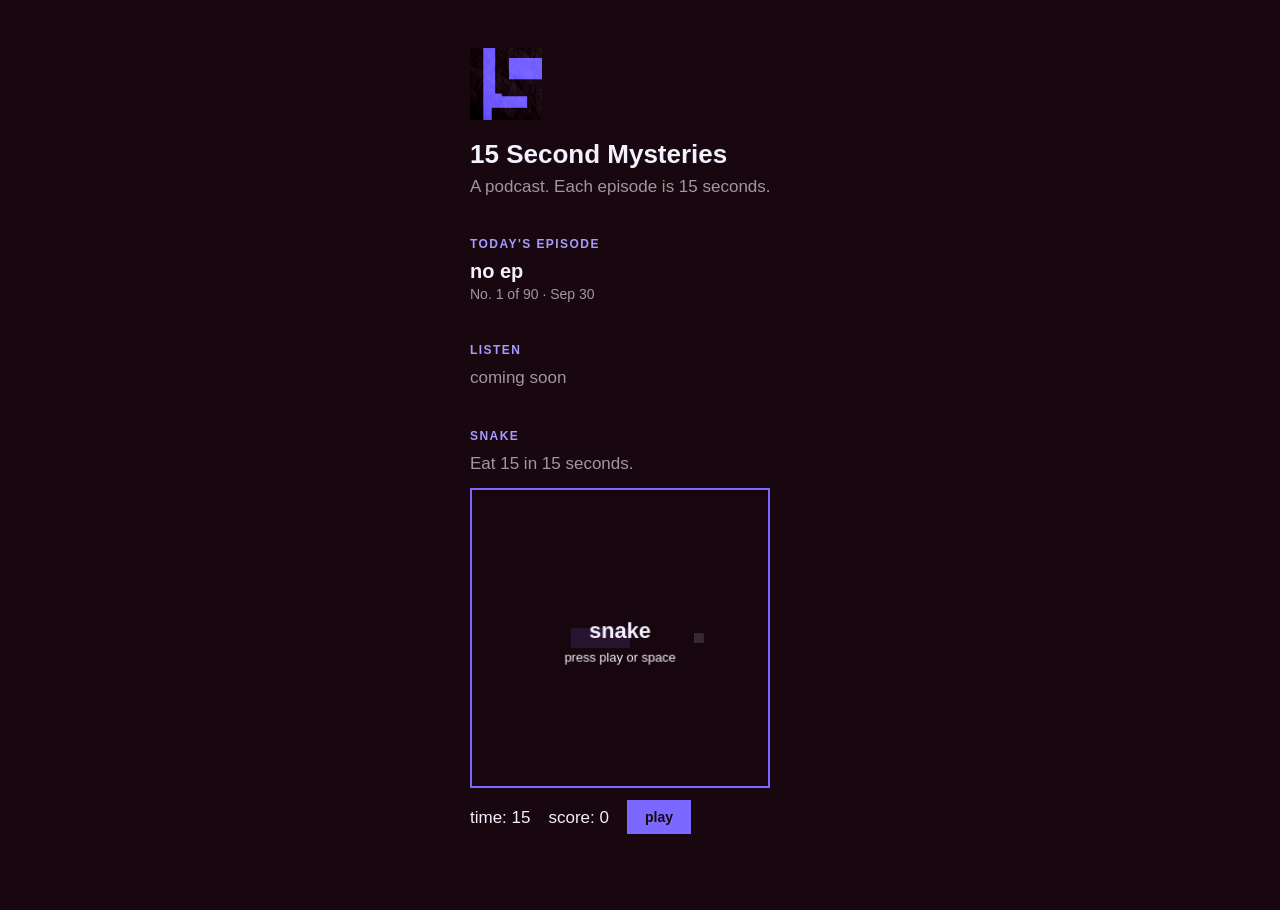
==== index.html @ 07158ab0 "Snake: winning flips the site's colours; space restarts - winning swaps the black and the violet acr" ====
<!DOCTYPE html>
<html lang="en">
<head>
<meta charset="utf-8">
<meta name="viewport" content="width=device-width, initial-scale=1">
<title>15 Second Mysteries</title>
<meta name="description" content="15 Second Mysteries: a fiction anthology podcast where every episode is a complete mystery in exactly fifteen seconds. A new one every day.">
<meta property="og:title" content="15 Second Mysteries">
<meta property="og:description" content="A podcast. Each episode is 15 seconds.">
<meta property="og:image" content="img/logo-og.jpg">
<link rel="icon" href="img/favicon.png">
<link rel="stylesheet" href="style.css">
<script>try { if (localStorage.getItem("flip") === "1") document.documentElement.className = "flip"; } catch (e) {}</script>
<script src="episodes.js"></script>
</head>
<body>
<main>
  <img class="art" src="img/logo.png" width="72" height="72" alt="15 Second Mysteries show art">
  <h1>15 Second Mysteries</h1>
  <p class="dim">A podcast. Each episode is 15 seconds.</p>

  <h2>Today's episode</h2>
  <div class="ep" id="ep">none yet</div>

  <h2>Listen</h2>
  <p class="links" id="links"></p>

  <h2>Snake</h2>
  <p class="dim">Eat 15 in 15 seconds.</p>
  <canvas id="snake" width="300" height="300"></canvas>
  <p class="hud"><span>time: <span id="snake-time">15</span></span> <span>score: <span id="snake-score">0</span></span> <button id="snake-start">play</button></p>
</main>
<script>
(function () {
  function esc(s) { return String(s || "").replace(/[&<>"]/g, function (c) { return { "&": "&amp;", "<": "&lt;", ">": "&gt;", '"': "&quot;" }[c]; }); }
  var t = new Date(), today = t.getFullYear() + "-" + String(t.getMonth() + 1).padStart(2, "0") + "-" + String(t.getDate()).padStart(2, "0");
  var out = (window.EPISODES || []).filter(function (e) { return e.date <= today; }).sort(function (a, b) { return a.date < b.date ? 1 : -1; })[0];
  var total = (window.SITE || {}).seasonEpisodes;
  function niceDate(iso) { var p = iso.split("-"), m = ["Jan", "Feb", "Mar", "Apr", "May", "Jun", "Jul", "Aug", "Sep", "Oct", "Nov", "Dec"]; return m[+p[1] - 1] + " " + (+p[2]); }
  if (out) document.getElementById("ep").innerHTML = "<strong>" + esc(out.title) + '</strong><span class="no">No. ' + esc(out.n) + (total ? " of " + esc(total) : "") + " &middot; " + esc(niceDate(out.date)) + "</span>"
    + (out.blurb ? '<span class="blurb">' + esc(out.blurb) + "</span>" : "")
    + (out.src ? '<a class="btn" href="' + esc(out.src) + '">Listen</a>' : "");
  var L = window.LINKS || {}, names = { spotify: "Spotify", apple: "Apple Podcasts", youtube: "YouTube", rss: "RSS", kickstarter: "Kickstarter" }, parts = [];
  for (var k in names) if (L[k]) parts.push('<a href="' + esc(L[k]) + '">' + names[k] + "</a>");
  document.getElementById("links").innerHTML = parts.length ? parts.join("") : "coming soon";
})();
</script>
<script src="snake.js"></script>
<script src="bgm.js"></script>
</body>
</html>
---- style.css ----
/* 15 Second Mysteries. the colours are sampled from the show art (img/logo.png) */
:root { --ink: #18070e; --violet: #7a68ff; --lilac: #a79bff; --paper: #f4f1ff; --dim: #a2979d; --food: #f4f1ff; }
/* win at snake and the black and the violet trade places (snake.js adds the class) */
html.flip { --ink: #7a68ff; --violet: #18070e; --lilac: #18070e; --paper: #000; --dim: #18070e; --food: #fff; }
* { box-sizing: border-box; }
html { background: var(--ink); }
body { margin: 0; color: var(--paper); font: 17px/1.5 "Helvetica Neue", Helvetica, Arial, sans-serif; }
main { max-width: 380px; margin: 0 auto; padding: 48px 20px 64px; }

.art { display: block; width: 72px; height: 72px; margin-bottom: 20px; }
h1 { margin: 0 0 4px; font-size: 26px; line-height: 1.15; }
h2 { margin: 36px 0 6px; font-size: 12px; font-weight: 700; letter-spacing: .12em; text-transform: uppercase; color: var(--lilac); }
p { margin: 0 0 12px; }
a { color: var(--lilac); }
:focus-visible { outline: 3px solid var(--paper); outline-offset: 2px; }
.dim, .links { color: var(--dim); }

.ep .no { display: block; font-size: 14px; color: var(--dim); }
.ep strong { display: block; font-size: 20px; line-height: 1.25; overflow-wrap: anywhere; }
.ep .blurb { display: block; margin-top: 4px; }
.ep .btn { margin-top: 12px; }

.btn, button { display: inline-block; border: 0; padding: 10px 18px; background: var(--violet); color: var(--ink); font: 700 14px/1 "Helvetica Neue", Helvetica, Arial, sans-serif; text-decoration: none; cursor: pointer; }
.btn:hover, button:hover { background: var(--paper); }
button:disabled { opacity: .4; cursor: default; background: var(--violet); }

.links a { margin-right: 14px; }

#snake { display: block; width: 300px; max-width: 100%; margin-top: 10px; border: 2px solid var(--violet); touch-action: none; }
.hud { display: flex; align-items: center; gap: 18px; margin-top: 12px; font-variant-numeric: tabular-nums; }

.count { font-size: 48px; font-weight: 700; line-height: 1; color: var(--violet); }
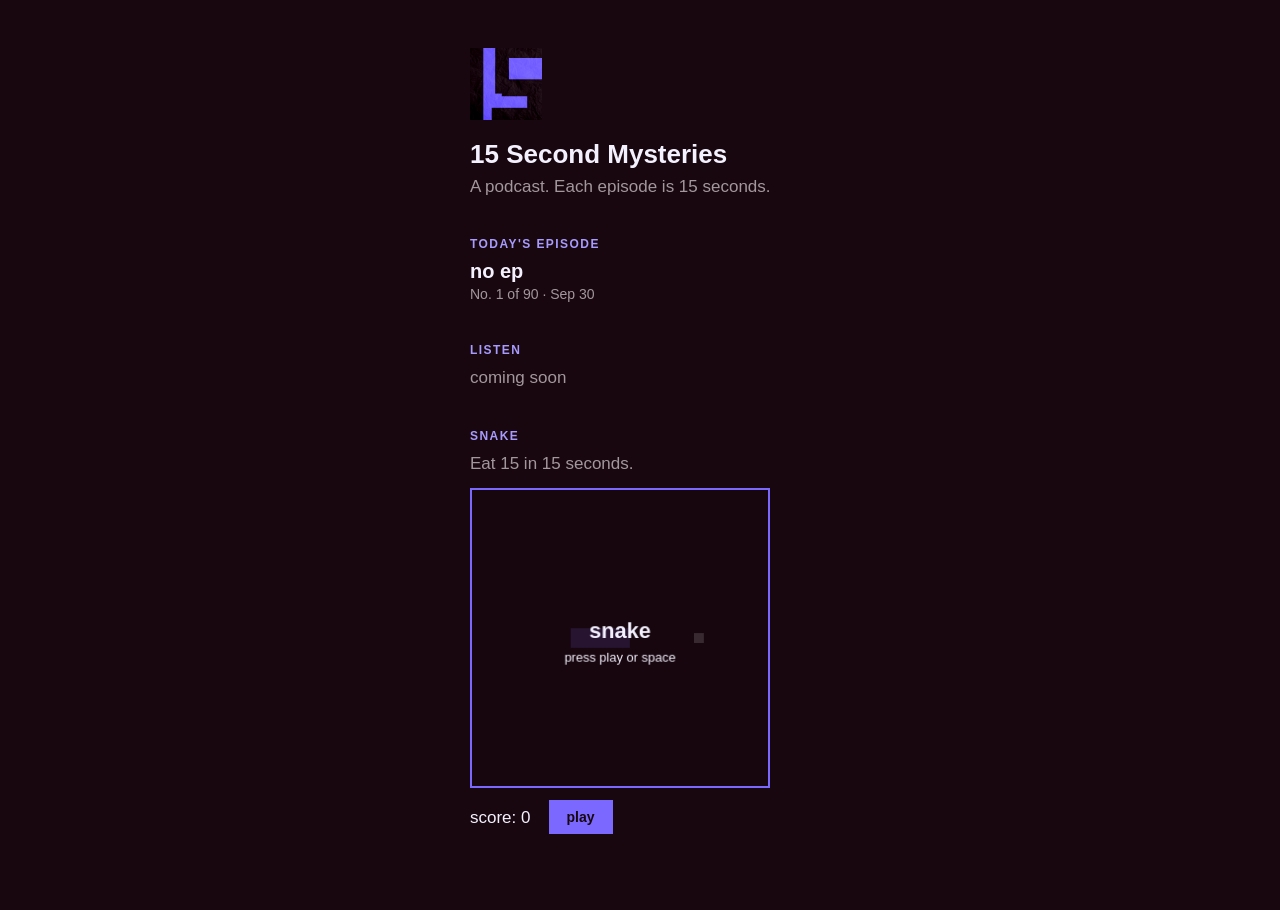
==== commit 7680f205: "Snake: pixel-pulse flip, big millisecond clock, flip resets on refresh - the win flip pulses out fro" ====
--- a/index.html
+++ b/index.html
@@ -9,9 +9,7 @@
 <meta property="og:description" content="A podcast. Each episode is 15 seconds.">
 <meta property="og:image" content="img/logo-og.jpg">
 <link rel="icon" href="img/favicon.png">
-<link rel="stylesheet" href="style.css">
-<script>try { if (localStorage.getItem("flip") === "1") document.documentElement.className = "flip"; } catch (e) {}</script>
-<script src="episodes.js"></script>
+<link rel="stylesheet" href="style.css"><script src="episodes.js"></script>
 </head>
 <body>
 <main>
@@ -28,7 +26,7 @@
   <h2>Snake</h2>
   <p class="dim">Eat 15 in 15 seconds.</p>
   <canvas id="snake" width="300" height="300"></canvas>
-  <p class="hud"><span>time: <span id="snake-time">15</span></span> <span>score: <span id="snake-score">0</span></span> <button id="snake-start">play</button></p>
+  <p class="hud"><span>score: <span id="snake-score">0</span></span> <button id="snake-start">play</button></p>
 </main>
 <script>
 (function () {
--- a/style.css
+++ b/style.css
@@ -2,6 +2,8 @@
 :root { --ink: #18070e; --violet: #7a68ff; --lilac: #a79bff; --paper: #f4f1ff; --dim: #a2979d; --food: #f4f1ff; }
 /* win at snake and the black and the violet trade places (snake.js adds the class) */
 html.flip { --ink: #7a68ff; --violet: #18070e; --lilac: #18070e; --paper: #000; --dim: #18070e; --food: #fff; }
+/* snake.js animates the flip itself, so switch off the browser's default cross-fade */
+::view-transition-old(root), ::view-transition-new(root) { animation: none; mix-blend-mode: normal; }
 * { box-sizing: border-box; }
 html { background: var(--ink); }
 body { margin: 0; color: var(--paper); font: 17px/1.5 "Helvetica Neue", Helvetica, Arial, sans-serif; }
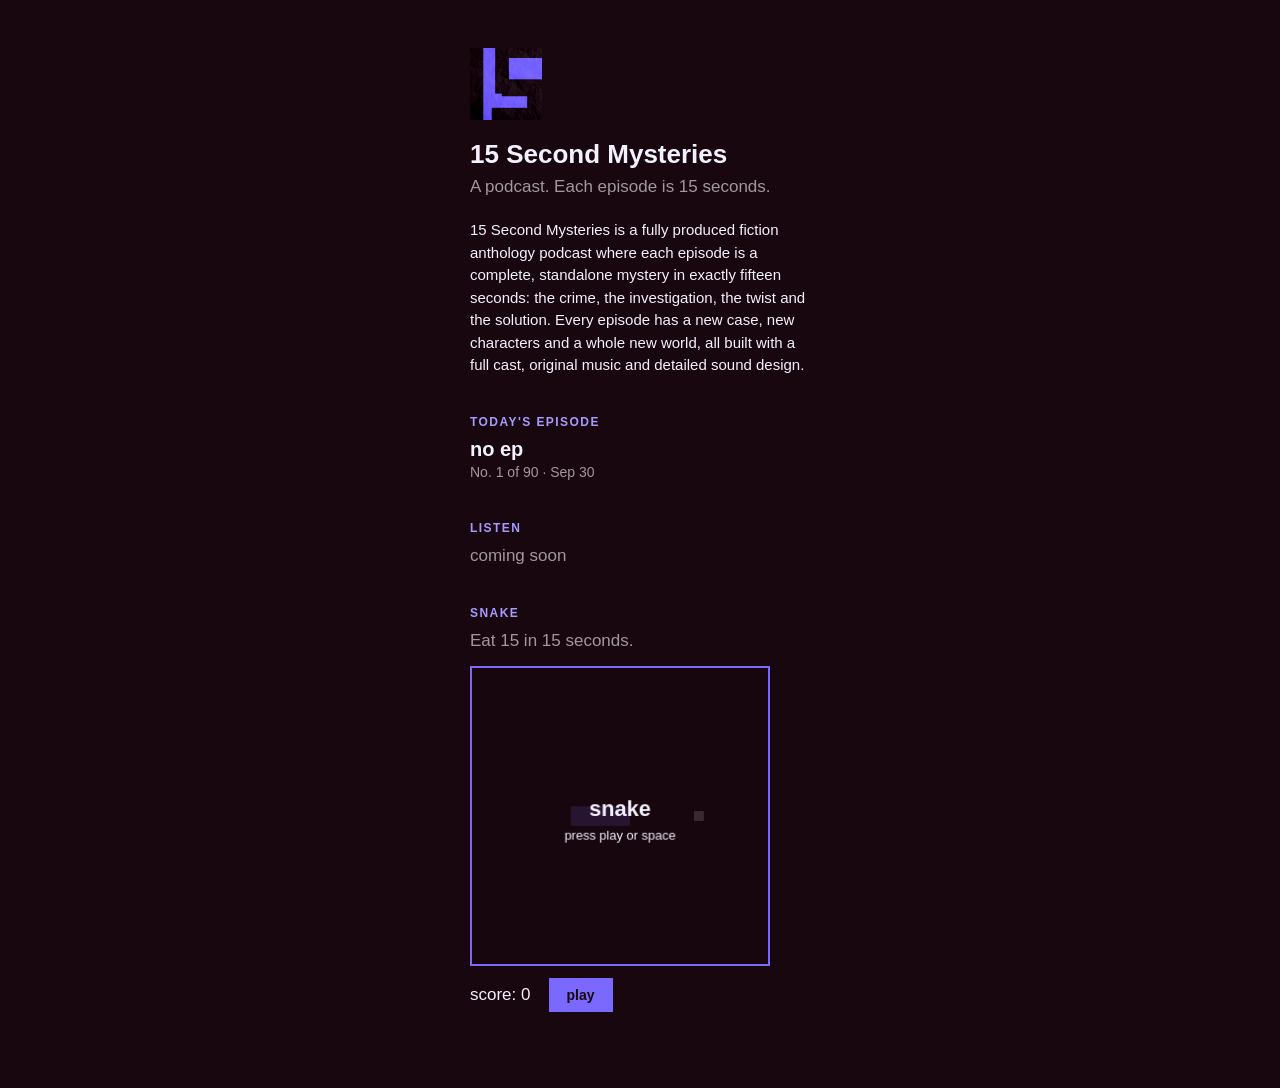
==== commit 0b2d5b7b: "Remove the old Geocities files; add the show description Deletes the v2, guestbook and site.js lefto" ====
--- a/index.html
+++ b/index.html
@@ -16,6 +16,7 @@
   <img class="art" src="img/logo.png" width="72" height="72" alt="15 Second Mysteries show art">
   <h1>15 Second Mysteries</h1>
   <p class="dim">A podcast. Each episode is 15 seconds.</p>
+  <p class="about">15 Second Mysteries is a fully produced fiction anthology podcast where each episode is a complete, standalone mystery in exactly fifteen seconds: the crime, the investigation, the twist and the solution. Every episode has a new case, new characters and a whole new world, all built with a full cast, original music and detailed sound design.</p>
 
   <h2>Today's episode</h2>
   <div class="ep" id="ep">none yet</div>
--- a/style.css
+++ b/style.css
@@ -16,6 +16,7 @@
 a { color: var(--lilac); }
 :focus-visible { outline: 3px solid var(--paper); outline-offset: 2px; }
 .dim, .links { color: var(--dim); }
+.about { margin-top: 20px; font-size: 15px; }
 
 .ep .no { display: block; font-size: 14px; color: var(--dim); }
 .ep strong { display: block; font-size: 20px; line-height: 1.25; overflow-wrap: anywhere; }
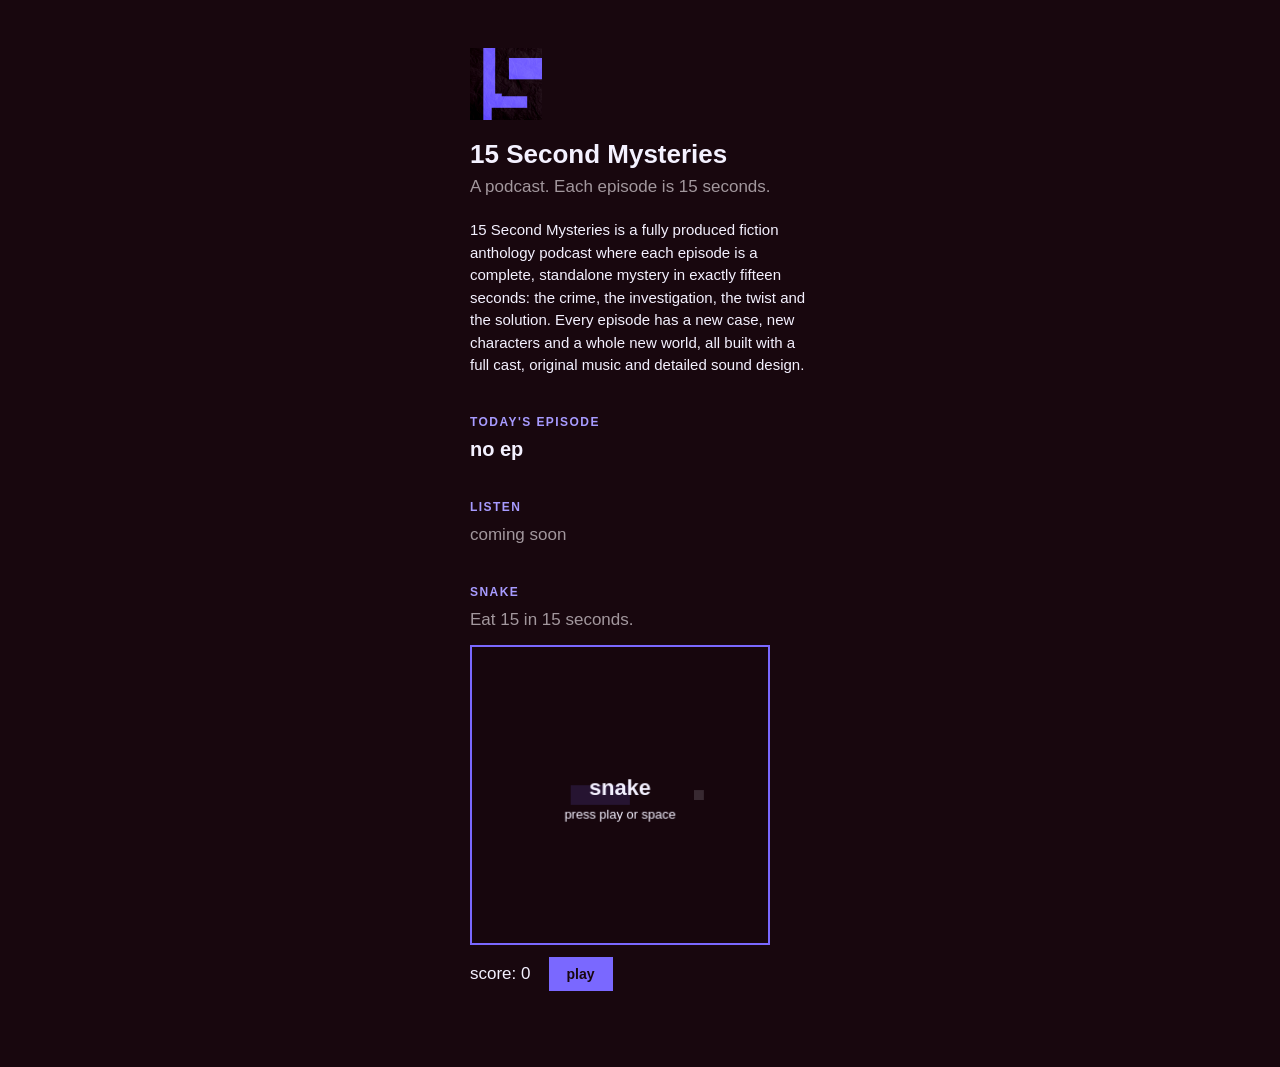
==== commit 0cb51695: "Drop the episode number and date line Co-Authored-By: Claude Opus 5.5 <noreply@anthropic.com>" ====
--- a/index.html
+++ b/index.html
@@ -34,9 +34,7 @@
   function esc(s) { return String(s || "").replace(/[&<>"]/g, function (c) { return { "&": "&amp;", "<": "&lt;", ">": "&gt;", '"': "&quot;" }[c]; }); }
   var t = new Date(), today = t.getFullYear() + "-" + String(t.getMonth() + 1).padStart(2, "0") + "-" + String(t.getDate()).padStart(2, "0");
   var out = (window.EPISODES || []).filter(function (e) { return e.date <= today; }).sort(function (a, b) { return a.date < b.date ? 1 : -1; })[0];
-  var total = (window.SITE || {}).seasonEpisodes;
-  function niceDate(iso) { var p = iso.split("-"), m = ["Jan", "Feb", "Mar", "Apr", "May", "Jun", "Jul", "Aug", "Sep", "Oct", "Nov", "Dec"]; return m[+p[1] - 1] + " " + (+p[2]); }
-  if (out) document.getElementById("ep").innerHTML = "<strong>" + esc(out.title) + '</strong><span class="no">No. ' + esc(out.n) + (total ? " of " + esc(total) : "") + " &middot; " + esc(niceDate(out.date)) + "</span>"
+  if (out) document.getElementById("ep").innerHTML = "<strong>" + esc(out.title) + "</strong>"
     + (out.blurb ? '<span class="blurb">' + esc(out.blurb) + "</span>" : "")
     + (out.src ? '<a class="btn" href="' + esc(out.src) + '">Listen</a>' : "");
   var L = window.LINKS || {}, names = { spotify: "Spotify", apple: "Apple Podcasts", youtube: "YouTube", rss: "RSS", kickstarter: "Kickstarter" }, parts = [];
--- a/style.css
+++ b/style.css
@@ -18,7 +18,6 @@
 .dim, .links { color: var(--dim); }
 .about { margin-top: 20px; font-size: 15px; }
 
-.ep .no { display: block; font-size: 14px; color: var(--dim); }
 .ep strong { display: block; font-size: 20px; line-height: 1.25; overflow-wrap: anywhere; }
 .ep .blurb { display: block; margin-top: 4px; }
 .ep .btn { margin-top: 12px; }
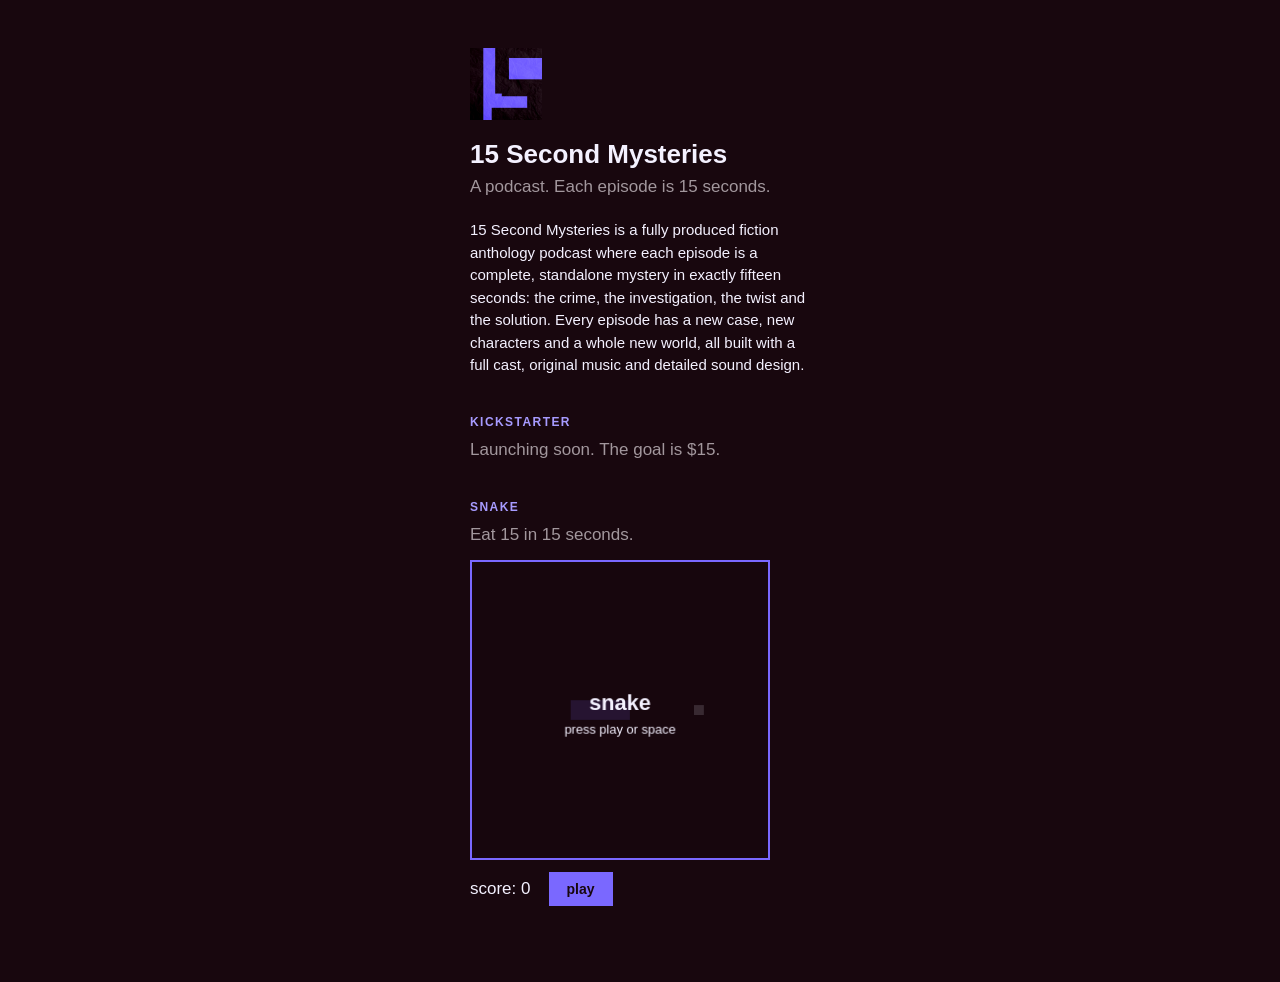
==== commit ec8d0524: "Swap today's episode and listen for a Kickstarter section Shows 'Launching soon' until LINKS.kicksta" ====
--- a/index.html
+++ b/index.html
@@ -18,11 +18,8 @@
   <p class="dim">A podcast. Each episode is 15 seconds.</p>
   <p class="about">15 Second Mysteries is a fully produced fiction anthology podcast where each episode is a complete, standalone mystery in exactly fifteen seconds: the crime, the investigation, the twist and the solution. Every episode has a new case, new characters and a whole new world, all built with a full cast, original music and detailed sound design.</p>
 
-  <h2>Today's episode</h2>
-  <div class="ep" id="ep">none yet</div>
-
-  <h2>Listen</h2>
-  <p class="links" id="links"></p>
+  <h2>Kickstarter</h2>
+  <div class="ks" id="ks"><p class="dim">Launching soon. The goal is $15.</p></div>
 
   <h2>Snake</h2>
   <p class="dim">Eat 15 in 15 seconds.</p>
@@ -31,15 +28,12 @@
 </main>
 <script>
 (function () {
-  function esc(s) { return String(s || "").replace(/[&<>"]/g, function (c) { return { "&": "&amp;", "<": "&lt;", ">": "&gt;", '"': "&quot;" }[c]; }); }
-  var t = new Date(), today = t.getFullYear() + "-" + String(t.getMonth() + 1).padStart(2, "0") + "-" + String(t.getDate()).padStart(2, "0");
-  var out = (window.EPISODES || []).filter(function (e) { return e.date <= today; }).sort(function (a, b) { return a.date < b.date ? 1 : -1; })[0];
-  if (out) document.getElementById("ep").innerHTML = "<strong>" + esc(out.title) + "</strong>"
-    + (out.blurb ? '<span class="blurb">' + esc(out.blurb) + "</span>" : "")
-    + (out.src ? '<a class="btn" href="' + esc(out.src) + '">Listen</a>' : "");
-  var L = window.LINKS || {}, names = { spotify: "Spotify", apple: "Apple Podcasts", youtube: "YouTube", rss: "RSS", kickstarter: "Kickstarter" }, parts = [];
-  for (var k in names) if (L[k]) parts.push('<a href="' + esc(L[k]) + '">' + names[k] + "</a>");
-  document.getElementById("links").innerHTML = parts.length ? parts.join("") : "coming soon";
+  var url = (window.LINKS || {}).kickstarter;
+  if (!url) return;
+  var a = document.createElement("a");
+  a.className = "btn"; a.href = url; a.target = "_blank"; a.rel = "noopener"; a.textContent = "Back it on Kickstarter";
+  var p = document.createElement("p"); p.className = "dim"; p.textContent = "The goal is $15. That's about five Monster Energy Drinks.";
+  var box = document.getElementById("ks"); box.innerHTML = ""; box.appendChild(p); box.appendChild(a);
 })();
 </script>
 <script src="snake.js"></script>
--- a/style.css
+++ b/style.css
@@ -15,19 +15,14 @@
 p { margin: 0 0 12px; }
 a { color: var(--lilac); }
 :focus-visible { outline: 3px solid var(--paper); outline-offset: 2px; }
-.dim, .links { color: var(--dim); }
+.dim { color: var(--dim); }
 .about { margin-top: 20px; font-size: 15px; }
-
-.ep strong { display: block; font-size: 20px; line-height: 1.25; overflow-wrap: anywhere; }
-.ep .blurb { display: block; margin-top: 4px; }
-.ep .btn { margin-top: 12px; }
+.ks .btn { margin-top: 4px; }
 
 .btn, button { display: inline-block; border: 0; padding: 10px 18px; background: var(--violet); color: var(--ink); font: 700 14px/1 "Helvetica Neue", Helvetica, Arial, sans-serif; text-decoration: none; cursor: pointer; }
 .btn:hover, button:hover { background: var(--paper); }
 button:disabled { opacity: .4; cursor: default; background: var(--violet); }
 
-.links a { margin-right: 14px; }
-
 #snake { display: block; width: 300px; max-width: 100%; margin-top: 10px; border: 2px solid var(--violet); touch-action: none; }
 .hud { display: flex; align-items: center; gap: 18px; margin-top: 12px; font-variant-numeric: tabular-nums; }
 
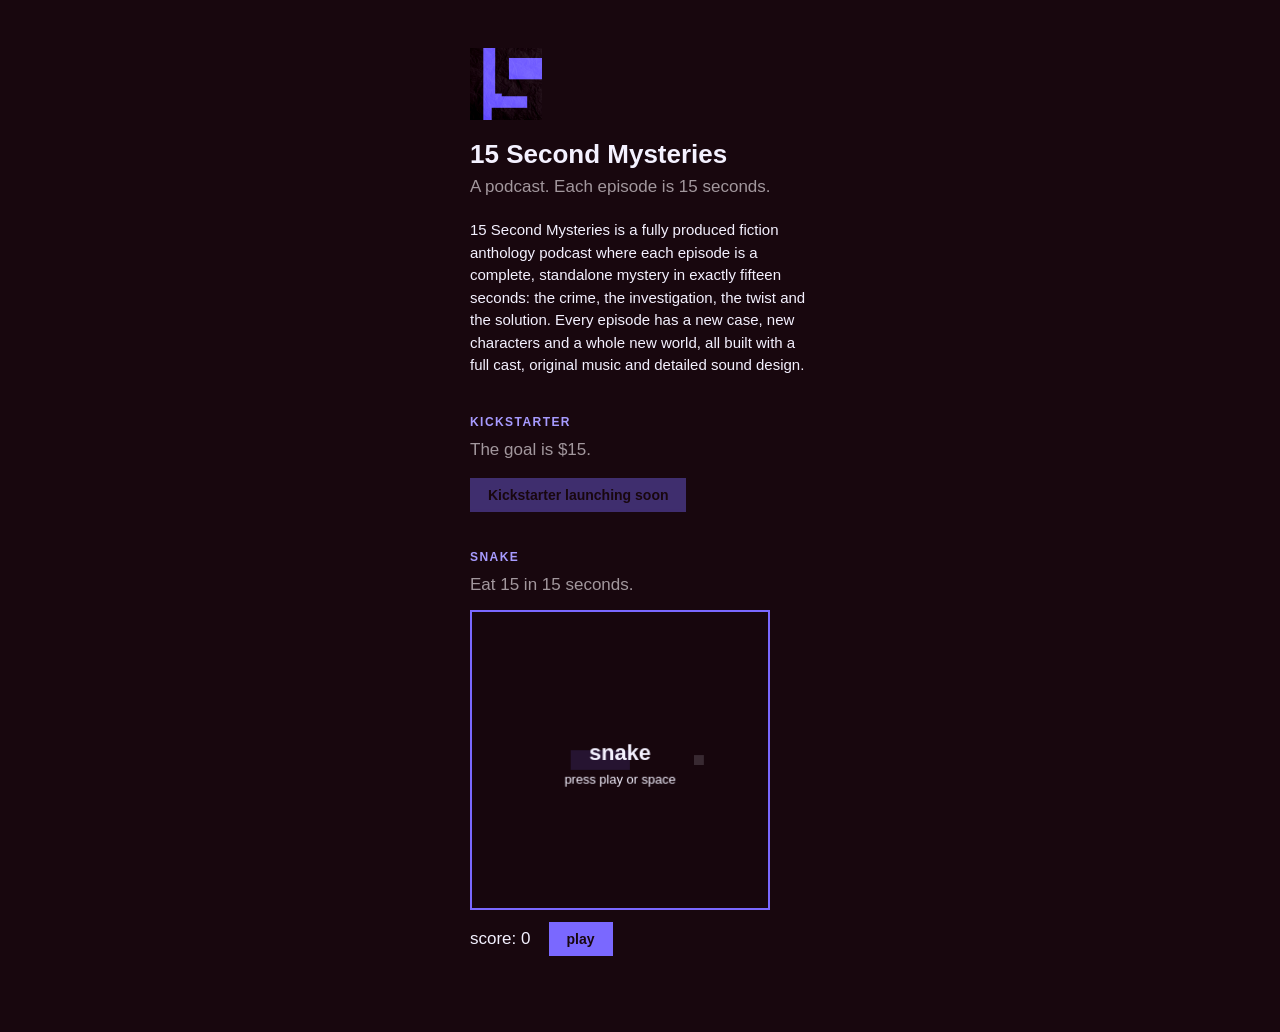
==== commit bdab15ca: "Kickstarter: a real button that switches itself by launch date Greyed-out until a URL is set, then N" ====
--- a/index.html
+++ b/index.html
@@ -19,7 +19,10 @@
   <p class="about">15 Second Mysteries is a fully produced fiction anthology podcast where each episode is a complete, standalone mystery in exactly fifteen seconds: the crime, the investigation, the twist and the solution. Every episode has a new case, new characters and a whole new world, all built with a full cast, original music and detailed sound design.</p>
 
   <h2>Kickstarter</h2>
-  <div class="ks" id="ks"><p class="dim">Launching soon. The goal is $15.</p></div>
+  <div class="ks">
+    <p class="dim" id="ks-note">The goal is $15.</p>
+    <a class="btn" id="ks-btn" aria-disabled="true">Kickstarter launching soon</a>
+  </div>
 
   <h2>Snake</h2>
   <p class="dim">Eat 15 in 15 seconds.</p>
@@ -28,12 +31,20 @@
 </main>
 <script>
 (function () {
-  var url = (window.LINKS || {}).kickstarter;
-  if (!url) return;
-  var a = document.createElement("a");
-  a.className = "btn"; a.href = url; a.target = "_blank"; a.rel = "noopener"; a.textContent = "Back it on Kickstarter";
-  var p = document.createElement("p"); p.className = "dim"; p.textContent = "The goal is $15. That's about five Monster Energy Drinks.";
-  var box = document.getElementById("ks"); box.innerHTML = ""; box.appendChild(p); box.appendChild(a);
+  var K = window.KICKSTARTER || {}, btn = document.getElementById("ks-btn"), note = document.getElementById("ks-note");
+  var goal = "The goal is $" + (K.goal || 15) + ".";
+  if (!K.url) return; // stays as the greyed-out "launching soon" button
+  btn.href = K.url; btn.target = "_blank"; btn.rel = "noopener"; btn.removeAttribute("aria-disabled");
+  // a bare date means local midnight, not UTC
+  var start = K.launch ? new Date(/^\d{4}-\d{2}-\d{2}$/.test(K.launch) ? K.launch + "T00:00:00" : K.launch) : null;
+  if (start && isNaN(start)) start = null;
+  var end = start ? new Date(start) : null, now = new Date();
+  if (end) end.setDate(end.getDate() + (K.days || 15)); // calendar days, so the clock change on Nov 1 can't shift it
+  function day(d) { return d.toLocaleDateString(undefined, { month: "long", day: "numeric" }); }
+  if (!start) { btn.textContent = "See it on Kickstarter"; note.textContent = goal; }
+  else if (now < start) { btn.textContent = "Notify me on Kickstarter"; note.textContent = "Launching " + day(start) + ". " + goal; }
+  else if (now < end) { btn.textContent = "Back it on Kickstarter"; note.textContent = goal + " That's about five Monster Energy Drinks. Ends " + day(end) + "."; }
+  else { btn.textContent = "See it on Kickstarter"; note.textContent = "The campaign has ended. Thank you."; }
 })();
 </script>
 <script src="snake.js"></script>
--- a/style.css
+++ b/style.css
@@ -18,6 +18,7 @@
 .dim { color: var(--dim); }
 .about { margin-top: 20px; font-size: 15px; }
 .ks .btn { margin-top: 4px; }
+.btn[aria-disabled="true"] { opacity: .4; cursor: default; pointer-events: none; }
 
 .btn, button { display: inline-block; border: 0; padding: 10px 18px; background: var(--violet); color: var(--ink); font: 700 14px/1 "Helvetica Neue", Helvetica, Arial, sans-serif; text-decoration: none; cursor: pointer; }
 .btn:hover, button:hover { background: var(--paper); }
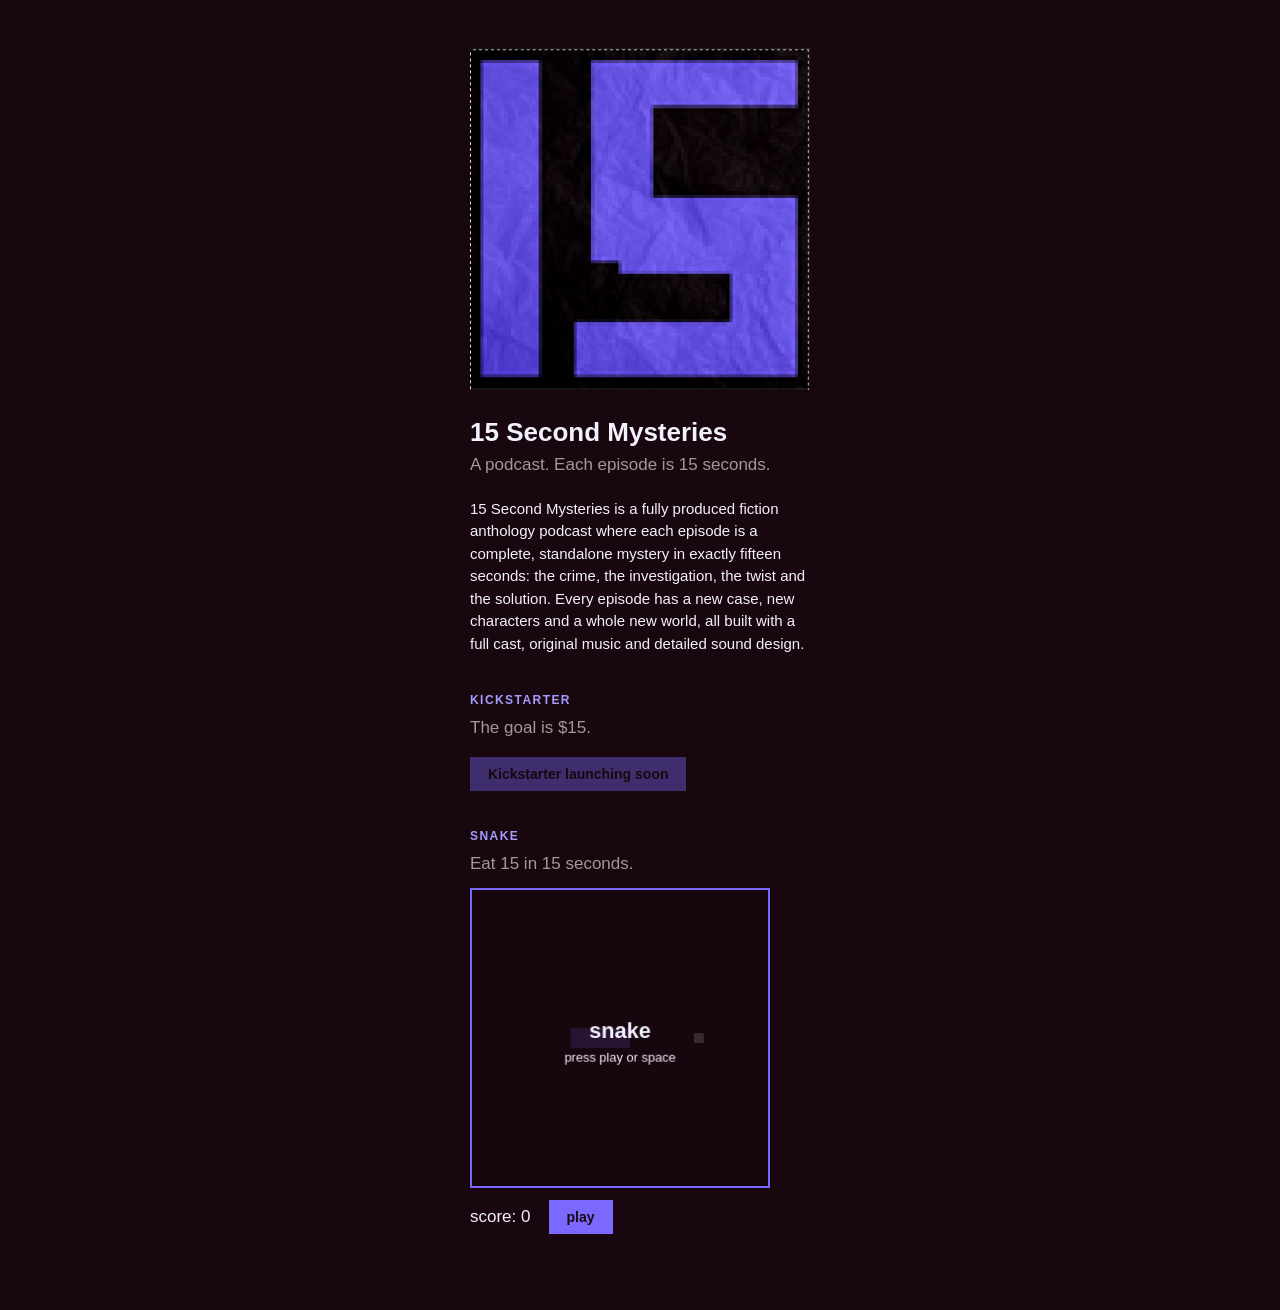
==== commit 1de7fd29: "Cover art up top, full width Co-Authored-By: Claude Opus 5.5 <noreply@anthropic.com>" ====
--- a/index.html
+++ b/index.html
@@ -13,7 +13,7 @@
 </head>
 <body>
 <main>
-  <img class="art" src="img/logo.png" width="72" height="72" alt="15 Second Mysteries show art">
+  <img class="cover" src="img/cover.png" width="456" height="459" alt="15 Second Mysteries cover art">
   <h1>15 Second Mysteries</h1>
   <p class="dim">A podcast. Each episode is 15 seconds.</p>
   <p class="about">15 Second Mysteries is a fully produced fiction anthology podcast where each episode is a complete, standalone mystery in exactly fifteen seconds: the crime, the investigation, the twist and the solution. Every episode has a new case, new characters and a whole new world, all built with a full cast, original music and detailed sound design.</p>
--- a/style.css
+++ b/style.css
@@ -10,6 +10,8 @@
 main { max-width: 380px; margin: 0 auto; padding: 48px 20px 64px; }
 
 .art { display: block; width: 72px; height: 72px; margin-bottom: 20px; }
+/* the cover art, marching ants and all (img/cover.png is used exactly as exported) */
+.cover { display: block; width: 100%; height: auto; margin: 0 0 28px; }
 h1 { margin: 0 0 4px; font-size: 26px; line-height: 1.15; }
 h2 { margin: 36px 0 6px; font-size: 12px; font-weight: 700; letter-spacing: .12em; text-transform: uppercase; color: var(--lilac); }
 p { margin: 0 0 12px; }
